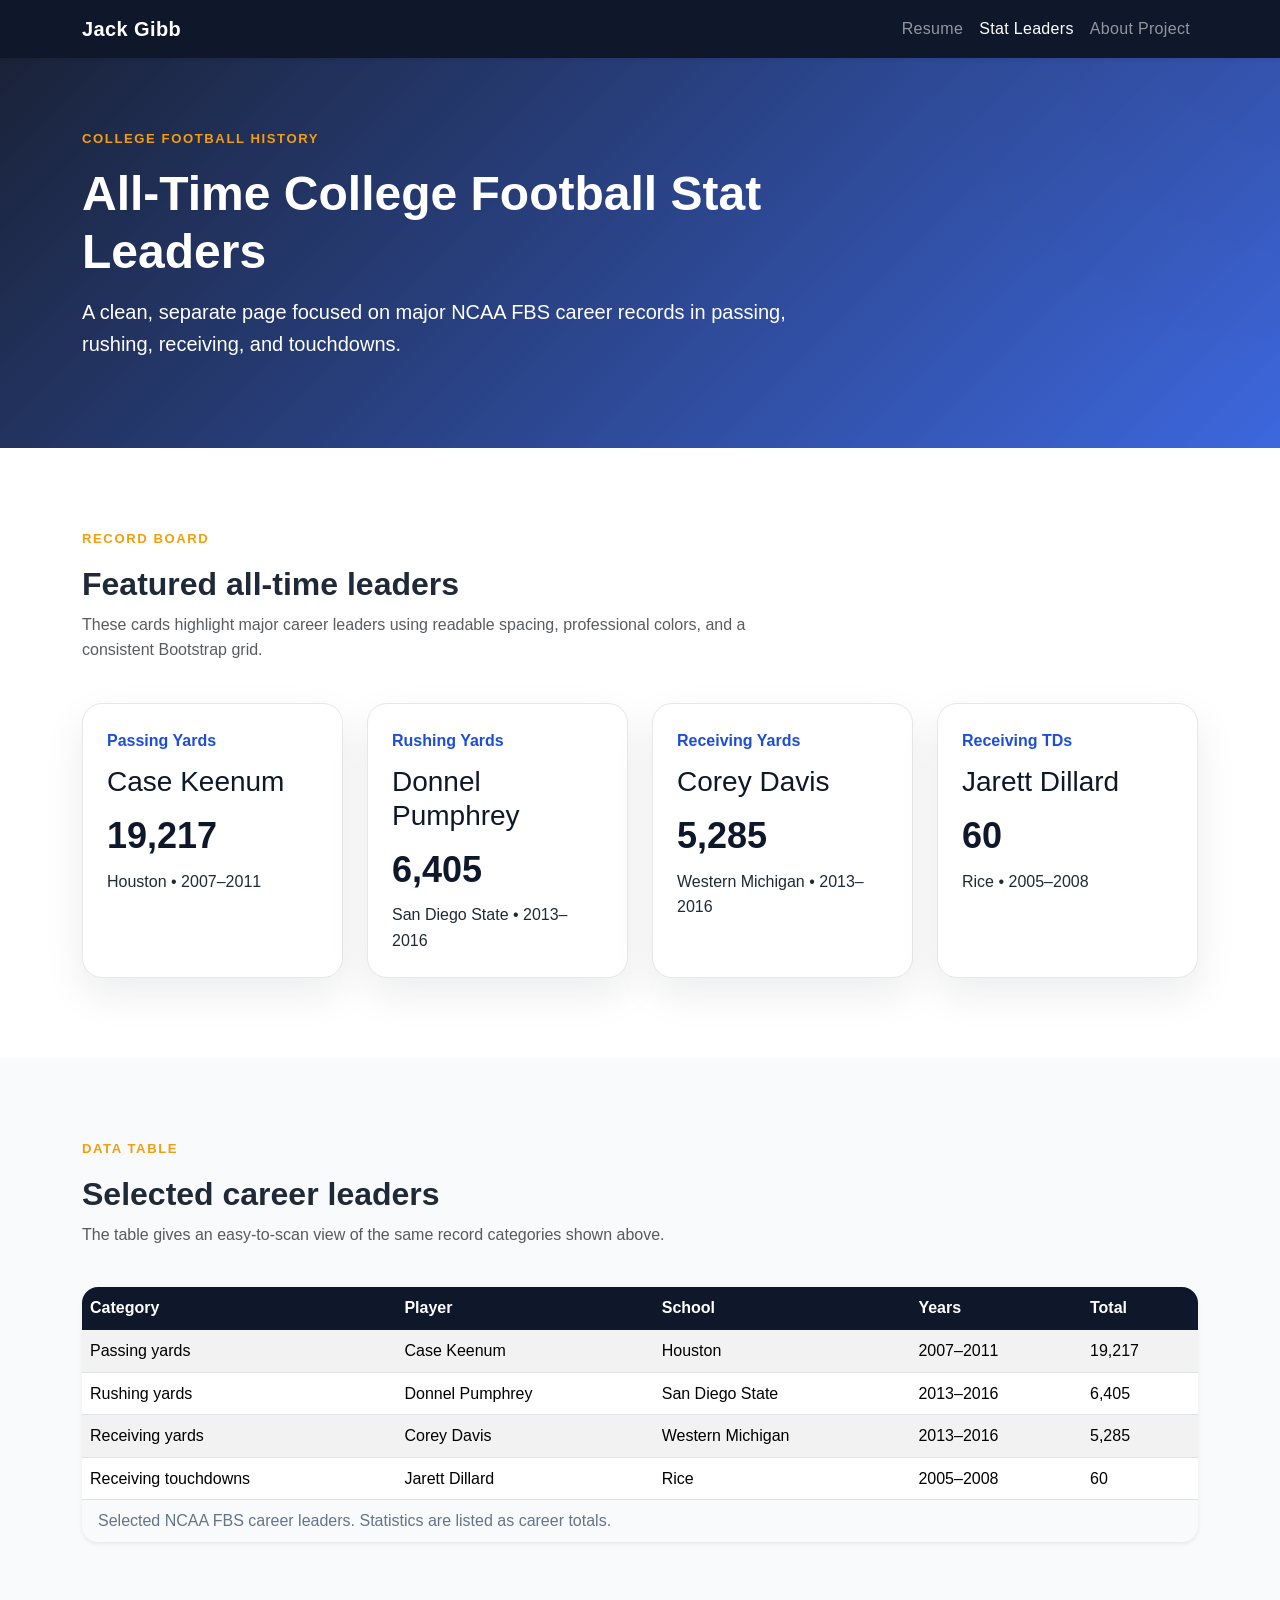
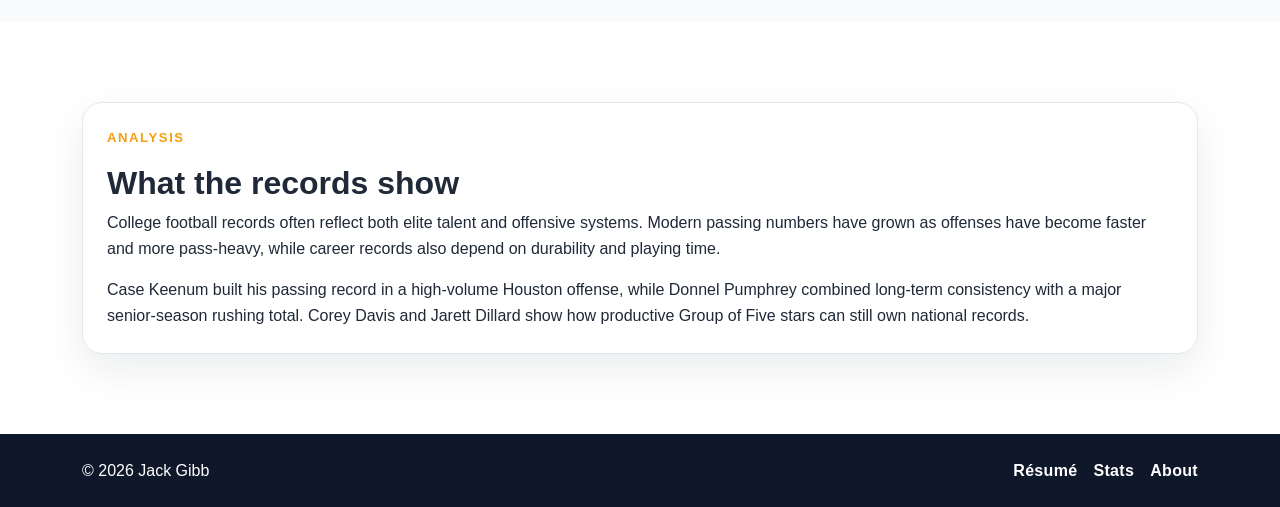
==== stats.html @ 28059b95 "Add files via upload" ====
<!doctype html>
<html lang="en">
<head>
  <meta charset="utf-8">
  <meta name="viewport" content="width=device-width, initial-scale=1">
  <meta name="description" content="A professional Bootstrap page about college football all-time stat leaders.">
  <title>College Football Stat Leaders | Jack Gibb</title>
  <link href="https://cdn.jsdelivr.net/npm/bootstrap@5.3.3/dist/css/bootstrap.min.css" rel="stylesheet">
  <link rel="stylesheet" href="styles.css">
</head>
<body>
  <nav class="navbar navbar-expand-lg navbar-dark fixed-top shadow-sm" aria-label="Main navigation">
    <div class="container">
      <a class="navbar-brand fw-bold" href="index.html">Jack Gibb</a>
      <button class="navbar-toggler" type="button" data-bs-toggle="collapse" data-bs-target="#navbarNav" aria-controls="navbarNav" aria-expanded="false" aria-label="Toggle navigation">
        <span class="navbar-toggler-icon"></span>
      </button>
      <div class="collapse navbar-collapse" id="navbarNav">
        <ul class="navbar-nav ms-auto">
          <li class="nav-item"><a class="nav-link" href="index.html">Resume</a></li>
          <li class="nav-item"><a class="nav-link active" aria-current="page" href="stats.html">Stat Leaders</a></li>
          <li class="nav-item"><a class="nav-link" href="about.html">About Project</a></li>
        </ul>
      </div>
    </div>
  </nav>

  <header class="page-header text-white">
    <div class="container py-5">
      <div class="row align-items-center">
        <div class="col-lg-8">
          <p class="eyebrow mb-3">College football history</p>
          <h1 class="display-5 fw-bold mb-3">All-Time College Football Stat Leaders</h1>
          <p class="lead mb-0">A clean, separate page focused on major NCAA FBS career records in passing, rushing, receiving, and touchdowns.</p>
        </div>
      </div>
    </div>
  </header>

  <main>
    <section class="section-padding" aria-labelledby="leaders-heading">
      <div class="container">
        <div class="row mb-4">
          <div class="col-lg-8">
            <p class="section-label">Record board</p>
            <h2 id="leaders-heading" class="fw-bold">Featured all-time leaders</h2>
            <p class="text-muted">These cards highlight major career leaders using readable spacing, professional colors, and a consistent Bootstrap grid.</p>
          </div>
        </div>

        <div class="row g-4">
          <div class="col-md-6 col-xl-3">
            <div class="record-card h-100">
              <div class="record-category">Passing Yards</div>
              <h3>Case Keenum</h3>
              <p class="record-number">19,217</p>
              <p class="mb-0">Houston • 2007–2011</p>
            </div>
          </div>
          <div class="col-md-6 col-xl-3">
            <div class="record-card h-100">
              <div class="record-category">Rushing Yards</div>
              <h3>Donnel Pumphrey</h3>
              <p class="record-number">6,405</p>
              <p class="mb-0">San Diego State • 2013–2016</p>
            </div>
          </div>
          <div class="col-md-6 col-xl-3">
            <div class="record-card h-100">
              <div class="record-category">Receiving Yards</div>
              <h3>Corey Davis</h3>
              <p class="record-number">5,285</p>
              <p class="mb-0">Western Michigan • 2013–2016</p>
            </div>
          </div>
          <div class="col-md-6 col-xl-3">
            <div class="record-card h-100">
              <div class="record-category">Receiving TDs</div>
              <h3>Jarett Dillard</h3>
              <p class="record-number">60</p>
              <p class="mb-0">Rice • 2005–2008</p>
            </div>
          </div>
        </div>
      </div>
    </section>

    <section class="section-padding bg-light" aria-labelledby="table-heading">
      <div class="container">
        <div class="row mb-4">
          <div class="col-lg-8">
            <p class="section-label">Data table</p>
            <h2 id="table-heading" class="fw-bold">Selected career leaders</h2>
            <p class="text-muted">The table gives an easy-to-scan view of the same record categories shown above.</p>
          </div>
        </div>

        <div class="table-responsive shadow-sm rounded-4">
          <table class="table table-striped table-hover align-middle mb-0">
            <caption class="px-3">Selected NCAA FBS career leaders. Statistics are listed as career totals.</caption>
            <thead>
              <tr>
                <th scope="col">Category</th>
                <th scope="col">Player</th>
                <th scope="col">School</th>
                <th scope="col">Years</th>
                <th scope="col">Total</th>
              </tr>
            </thead>
            <tbody>
              <tr>
                <td>Passing yards</td>
                <td>Case Keenum</td>
                <td>Houston</td>
                <td>2007–2011</td>
                <td>19,217</td>
              </tr>
              <tr>
                <td>Rushing yards</td>
                <td>Donnel Pumphrey</td>
                <td>San Diego State</td>
                <td>2013–2016</td>
                <td>6,405</td>
              </tr>
              <tr>
                <td>Receiving yards</td>
                <td>Corey Davis</td>
                <td>Western Michigan</td>
                <td>2013–2016</td>
                <td>5,285</td>
              </tr>
              <tr>
                <td>Receiving touchdowns</td>
                <td>Jarett Dillard</td>
                <td>Rice</td>
                <td>2005–2008</td>
                <td>60</td>
              </tr>
            </tbody>
          </table>
        </div>
      </div>
    </section>

    <section class="section-padding" aria-labelledby="analysis-heading">
      <div class="container">
        <div class="content-panel">
          <p class="section-label">Analysis</p>
          <h2 id="analysis-heading" class="fw-bold">What the records show</h2>
          <p>College football records often reflect both elite talent and offensive systems. Modern passing numbers have grown as offenses have become faster and more pass-heavy, while career records also depend on durability and playing time.</p>
          <p class="mb-0">Case Keenum built his passing record in a high-volume Houston offense, while Donnel Pumphrey combined long-term consistency with a major senior-season rushing total. Corey Davis and Jarett Dillard show how productive Group of Five stars can still own national records.</p>
        </div>
      </div>
    </section>
  </main>

  <footer class="site-footer text-white py-4">
    <div class="container d-flex flex-column flex-md-row justify-content-between align-items-center gap-3">
      <p class="mb-0">© 2026 Jack Gibb</p>
      <div class="footer-links">
        <a class="footer-link" href="index.html">Résumé</a>
        <a class="footer-link" href="stats.html">Stats</a>
        <a class="footer-link" href="about.html">About</a>
      </div>
    </div>
  </footer>

  <script src="https://cdn.jsdelivr.net/npm/bootstrap@5.3.3/dist/js/bootstrap.bundle.min.js"></script>
</body>
</html>
---- styles.css ----
:root {
  --navy: #0f172a;
  --blue: #1d4ed8;
  --light-blue: #e0ecff;
  --gold: #f59e0b;
  --text: #1f2937;
  --muted: #64748b;
  --panel: #ffffff;
  --border: #e5e7eb;
}

html {
  scroll-behavior: smooth;
}

body {
  font-family: Arial, Helvetica, sans-serif;
  color: var(--text);
  background: #ffffff;
  line-height: 1.6;
}

.navbar,
.site-footer {
  background: var(--navy);
}

.navbar-brand,
.nav-link,
.footer-link {
  letter-spacing: 0.02em;
}

.nav-link:hover,
.footer-link:hover {
  color: var(--gold) !important;
}

.footer-link {
  color: #ffffff;
  text-decoration: none;
  font-weight: 600;
}

.footer-links {
  display: flex;
  gap: 1rem;
  flex-wrap: wrap;
}

.hero-section,
.page-header {
  background:
    linear-gradient(135deg, rgba(15, 23, 42, 0.96), rgba(29, 78, 216, 0.86)),
    radial-gradient(circle at top right, rgba(245, 158, 11, 0.35), transparent 28%);
  padding-top: 5rem;
}

.page-header {
  padding-bottom: 2.5rem;
}

.min-vh-65 {
  min-height: 65vh;
}

.eyebrow,
.section-label {
  color: var(--gold);
  font-weight: 700;
  text-transform: uppercase;
  letter-spacing: 0.12em;
  font-size: 0.82rem;
}

.section-padding {
  padding: 5rem 0;
}

.record-card,
.content-panel,
.resume-card,
.page-card {
  background: var(--panel);
  border: 1px solid var(--border);
  border-radius: 1.25rem;
  padding: 1.5rem;
  box-shadow: 0 16px 40px rgba(15, 23, 42, 0.08);
}

.record-card,
.page-card {
  transition: transform 0.2s ease, box-shadow 0.2s ease, border-color 0.2s ease;
}

.record-card:hover,
.page-card:hover {
  transform: translateY(-4px);
  box-shadow: 0 20px 50px rgba(15, 23, 42, 0.12);
  border-color: #bfdbfe;
}

.page-card {
  display: block;
  color: var(--text);
  text-decoration: none;
}

.page-card h3 {
  color: var(--navy);
  font-size: 1.25rem;
  margin-bottom: 0.75rem;
}

.page-card p {
  color: var(--muted);
  margin-bottom: 0;
}

.page-number {
  display: inline-block;
  color: var(--blue);
  font-weight: 800;
  margin-bottom: 0.75rem;
}

.active-page {
  background: var(--light-blue);
  border-color: #bfdbfe;
}

.record-category {
  color: var(--blue);
  font-weight: 700;
  margin-bottom: 0.75rem;
}

.record-card h3,
.resume-card h3,
.content-panel h3 {
  color: var(--navy);
}

.record-number {
  color: var(--navy);
  font-size: 2.25rem;
  font-weight: 800;
  margin-bottom: 0.25rem;
}

.accent-panel {
  background: var(--light-blue);
  border-color: #bfdbfe;
}

.check-list {
  padding-left: 1.25rem;
  margin-bottom: 0;
}

.check-list li {
  margin-bottom: 0.6rem;
}

.table thead th {
  background: var(--navy);
  color: #ffffff;
  border-color: var(--navy);
}

caption {
  color: var(--muted);
}

.resume-card h3 {
  font-size: 1.25rem;
  border-bottom: 2px solid var(--light-blue);
  padding-bottom: 0.5rem;
  margin-bottom: 1rem;
}

.bg-light {
  background-color: #f8fafc !important;
}

.btn-light {
  color: var(--navy);
  font-weight: 700;
}

.btn-outline-light {
  font-weight: 700;
}

@media (max-width: 767px) {
  .display-4 {
    font-size: 2.5rem;
  }

  .section-padding {
    padding: 3.5rem 0;
  }
}
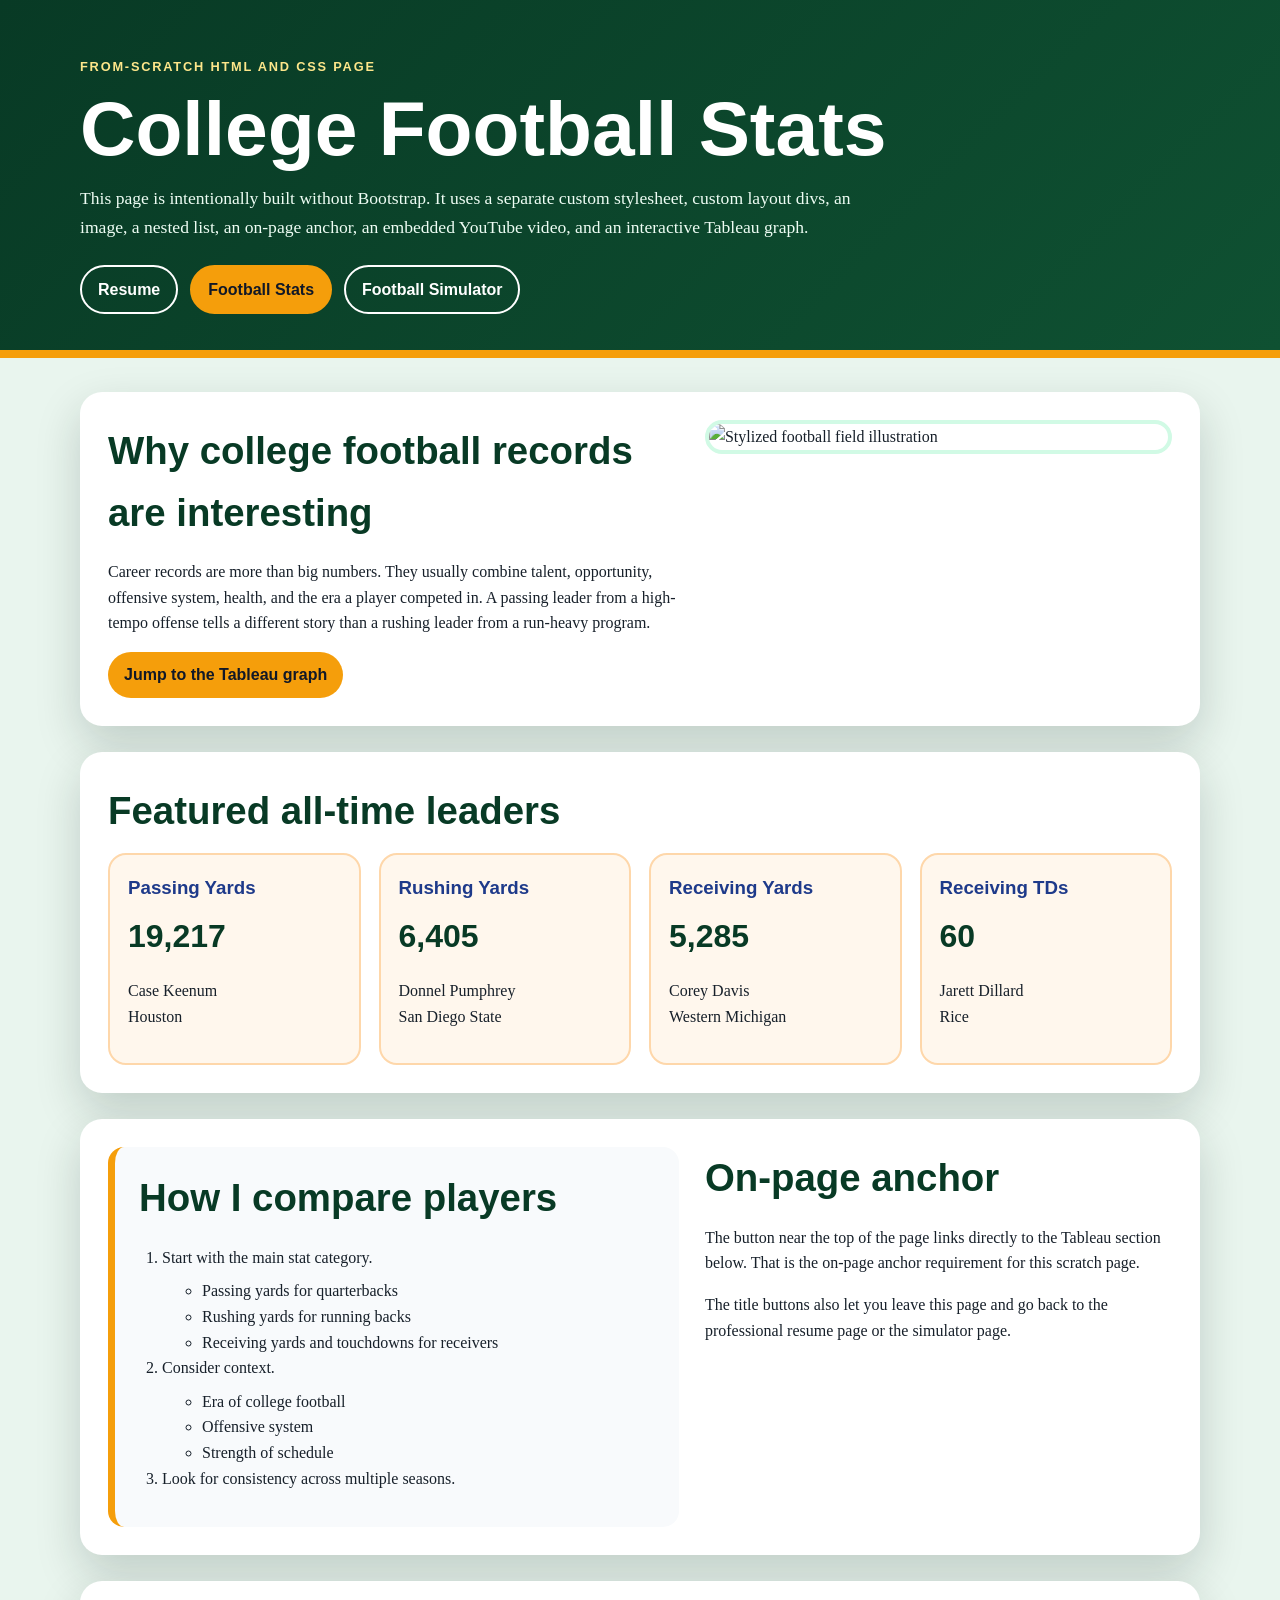
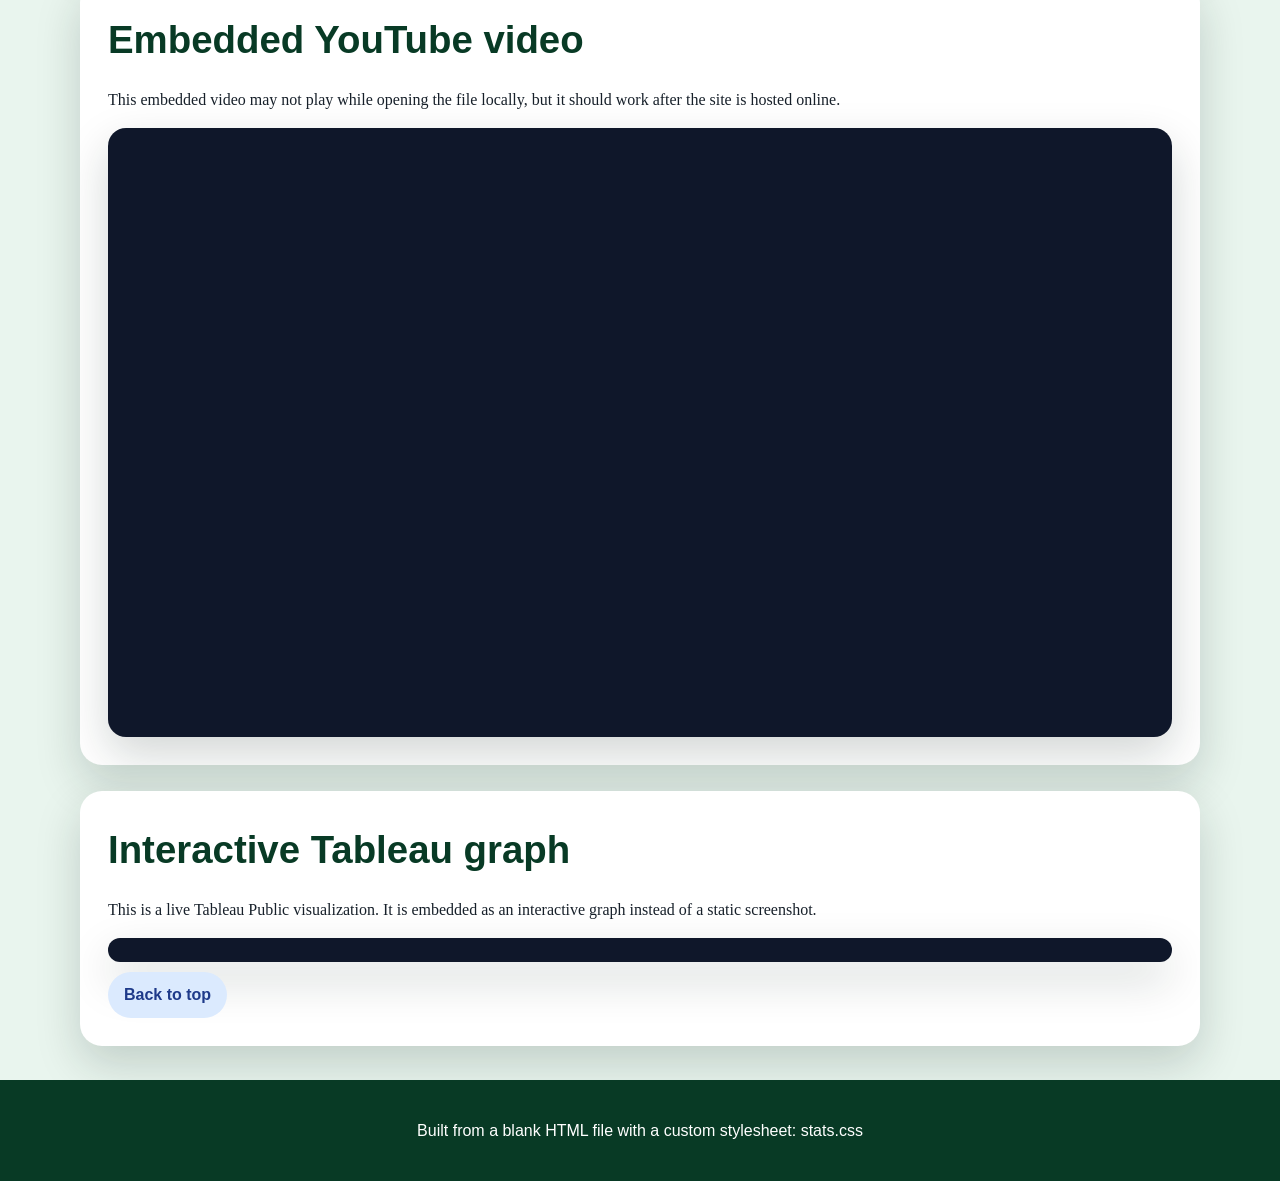
==== commit 64df9315: "Added and updated all files via upload" ====
--- a/stats.html
+++ b/stats.html
@@ -3,168 +3,112 @@
 <head>
   <meta charset="utf-8">
   <meta name="viewport" content="width=device-width, initial-scale=1">
-  <meta name="description" content="A professional Bootstrap page about college football all-time stat leaders.">
-  <title>College Football Stat Leaders | Jack Gibb</title>
-  <link href="https://cdn.jsdelivr.net/npm/bootstrap@5.3.3/dist/css/bootstrap.min.css" rel="stylesheet">
-  <link rel="stylesheet" href="styles.css">
+  <meta name="description" content="A from-scratch college football stats page demonstrating custom HTML, CSS, media, lists, anchors, and Tableau.">
+  <title>Football Stats | From-Scratch Page</title>
+  <link rel="stylesheet" href="stats.css">
 </head>
 <body>
-  <nav class="navbar navbar-expand-lg navbar-dark fixed-top shadow-sm" aria-label="Main navigation">
-    <div class="container">
-      <a class="navbar-brand fw-bold" href="index.html">Jack Gibb</a>
-      <button class="navbar-toggler" type="button" data-bs-toggle="collapse" data-bs-target="#navbarNav" aria-controls="navbarNav" aria-expanded="false" aria-label="Toggle navigation">
-        <span class="navbar-toggler-icon"></span>
-      </button>
-      <div class="collapse navbar-collapse" id="navbarNav">
-        <ul class="navbar-nav ms-auto">
-          <li class="nav-item"><a class="nav-link" href="index.html">Resume</a></li>
-          <li class="nav-item"><a class="nav-link active" aria-current="page" href="stats.html">Stat Leaders</a></li>
-          <li class="nav-item"><a class="nav-link" href="about.html">About Project</a></li>
-        </ul>
+  <header class="scratch-header" id="top">
+    <div class="header-inner">
+      <p class="kicker">From-scratch HTML and CSS page</p>
+      <h1>College Football Stats</h1>
+      <p class="header-summary">This page is intentionally built without Bootstrap. It uses a separate custom stylesheet, custom layout divs, an image, a nested list, an on-page anchor, an embedded YouTube video, and an interactive Tableau graph.</p>
+      <nav class="title-buttons" aria-label="Page navigation buttons">
+        <a href="index.html">Resume</a>
+        <a class="active" href="stats.html">Football Stats</a>
+        <a href="simulator.html">Football Simulator</a>
+      </nav>
+    </div>
+  </header>
+
+  <main class="page-wrap">
+    <div class="content-block block-padding two-column-grid">
+      <div>
+        <h2>Why college football records are interesting</h2>
+        <p>Career records are more than big numbers. They usually combine talent, opportunity, offensive system, health, and the era a player competed in. A passing leader from a high-tempo offense tells a different story than a rushing leader from a run-heavy program.</p>
+        <a class="anchor-button" href="#tableau-viz-section">Jump to the Tableau graph</a>
+      </div>
+      <div>
+        <img class="field-image" src="assets/football-field.svg" alt="Stylized football field illustration">
       </div>
     </div>
-  </nav>
 
-  <header class="page-header text-white">
-    <div class="container py-5">
-      <div class="row align-items-center">
-        <div class="col-lg-8">
-          <p class="eyebrow mb-3">College football history</p>
-          <h1 class="display-5 fw-bold mb-3">All-Time College Football Stat Leaders</h1>
-          <p class="lead mb-0">A clean, separate page focused on major NCAA FBS career records in passing, rushing, receiving, and touchdowns.</p>
+    <div class="content-block block-padding" id="record-board">
+      <h2>Featured all-time leaders</h2>
+      <div class="leader-grid">
+        <div class="leader-card">
+          <h3>Passing Yards</h3>
+          <p class="big-number">19,217</p>
+          <p>Case Keenum<br>Houston</p>
+        </div>
+        <div class="leader-card">
+          <h3>Rushing Yards</h3>
+          <p class="big-number">6,405</p>
+          <p>Donnel Pumphrey<br>San Diego State</p>
+        </div>
+        <div class="leader-card">
+          <h3>Receiving Yards</h3>
+          <p class="big-number">5,285</p>
+          <p>Corey Davis<br>Western Michigan</p>
+        </div>
+        <div class="leader-card">
+          <h3>Receiving TDs</h3>
+          <p class="big-number">60</p>
+          <p>Jarett Dillard<br>Rice</p>
         </div>
       </div>
     </div>
-  </header>
 
-  <main>
-    <section class="section-padding" aria-labelledby="leaders-heading">
-      <div class="container">
-        <div class="row mb-4">
-          <div class="col-lg-8">
-            <p class="section-label">Record board</p>
-            <h2 id="leaders-heading" class="fw-bold">Featured all-time leaders</h2>
-            <p class="text-muted">These cards highlight major career leaders using readable spacing, professional colors, and a consistent Bootstrap grid.</p>
-          </div>
-        </div>
+    <div class="content-block block-padding two-column-grid">
+      <div class="nested-list-box">
+        <h2>How I compare players</h2>
+        <ol>
+          <li>Start with the main stat category.
+            <ul>
+              <li>Passing yards for quarterbacks</li>
+              <li>Rushing yards for running backs</li>
+              <li>Receiving yards and touchdowns for receivers</li>
+            </ul>
+          </li>
+          <li>Consider context.
+            <ul>
+              <li>Era of college football</li>
+              <li>Offensive system</li>
+              <li>Strength of schedule</li>
+            </ul>
+          </li>
+          <li>Look for consistency across multiple seasons.</li>
+        </ol>
+      </div>
+      <div>
+        <h2>On-page anchor</h2>
+        <p>The button near the top of the page links directly to the Tableau section below. That is the on-page anchor requirement for this scratch page.</p>
+        <p>The title buttons also let you leave this page and go back to the professional resume page or the simulator page.</p>
+      </div>
+    </div>
 
-        <div class="row g-4">
-          <div class="col-md-6 col-xl-3">
-            <div class="record-card h-100">
-              <div class="record-category">Passing Yards</div>
-              <h3>Case Keenum</h3>
-              <p class="record-number">19,217</p>
-              <p class="mb-0">Houston • 2007–2011</p>
-            </div>
-          </div>
-          <div class="col-md-6 col-xl-3">
-            <div class="record-card h-100">
-              <div class="record-category">Rushing Yards</div>
-              <h3>Donnel Pumphrey</h3>
-              <p class="record-number">6,405</p>
-              <p class="mb-0">San Diego State • 2013–2016</p>
-            </div>
-          </div>
-          <div class="col-md-6 col-xl-3">
-            <div class="record-card h-100">
-              <div class="record-category">Receiving Yards</div>
-              <h3>Corey Davis</h3>
-              <p class="record-number">5,285</p>
-              <p class="mb-0">Western Michigan • 2013–2016</p>
-            </div>
-          </div>
-          <div class="col-md-6 col-xl-3">
-            <div class="record-card h-100">
-              <div class="record-category">Receiving TDs</div>
-              <h3>Jarett Dillard</h3>
-              <p class="record-number">60</p>
-              <p class="mb-0">Rice • 2005–2008</p>
-            </div>
-          </div>
-        </div>
+    <div class="content-block block-padding" id="video-section">
+      <h2>Embedded YouTube video</h2>
+      <p>This embedded video may not play while opening the file locally, but it should work after the site is hosted online.</p>
+      <div class="video-frame">
+        <iframe src="https://www.youtube.com/embed/m5FCw0K7kaY" title="College football highlights video" allow="accelerometer; autoplay; clipboard-write; encrypted-media; gyroscope; picture-in-picture; web-share" allowfullscreen></iframe>
       </div>
-    </section>
+    </div>
 
-    <section class="section-padding bg-light" aria-labelledby="table-heading">
-      <div class="container">
-        <div class="row mb-4">
-          <div class="col-lg-8">
-            <p class="section-label">Data table</p>
-            <h2 id="table-heading" class="fw-bold">Selected career leaders</h2>
-            <p class="text-muted">The table gives an easy-to-scan view of the same record categories shown above.</p>
-          </div>
-        </div>
-
-        <div class="table-responsive shadow-sm rounded-4">
-          <table class="table table-striped table-hover align-middle mb-0">
-            <caption class="px-3">Selected NCAA FBS career leaders. Statistics are listed as career totals.</caption>
-            <thead>
-              <tr>
-                <th scope="col">Category</th>
-                <th scope="col">Player</th>
-                <th scope="col">School</th>
-                <th scope="col">Years</th>
-                <th scope="col">Total</th>
-              </tr>
-            </thead>
-            <tbody>
-              <tr>
-                <td>Passing yards</td>
-                <td>Case Keenum</td>
-                <td>Houston</td>
-                <td>2007–2011</td>
-                <td>19,217</td>
-              </tr>
-              <tr>
-                <td>Rushing yards</td>
-                <td>Donnel Pumphrey</td>
-                <td>San Diego State</td>
-                <td>2013–2016</td>
-                <td>6,405</td>
-              </tr>
-              <tr>
-                <td>Receiving yards</td>
-                <td>Corey Davis</td>
-                <td>Western Michigan</td>
-                <td>2013–2016</td>
-                <td>5,285</td>
-              </tr>
-              <tr>
-                <td>Receiving touchdowns</td>
-                <td>Jarett Dillard</td>
-                <td>Rice</td>
-                <td>2005–2008</td>
-                <td>60</td>
-              </tr>
-            </tbody>
-          </table>
-        </div>
+    <div class="content-block block-padding" id="tableau-viz-section">
+      <h2>Interactive Tableau graph</h2>
+      <p>This is a live Tableau Public visualization. It is embedded as an interactive graph instead of a static screenshot.</p>
+      <div class="tableau-frame">
+        <tableau-viz id="tableauViz" src="https://public.tableau.com/views/TheRoundRobin-CollegeFootballVisualization/TheRoundRobinCollegeFootballTeamDashboard" toolbar="bottom" hide-tabs></tableau-viz>
       </div>
-    </section>
-
-    <section class="section-padding" aria-labelledby="analysis-heading">
-      <div class="container">
-        <div class="content-panel">
-          <p class="section-label">Analysis</p>
-          <h2 id="analysis-heading" class="fw-bold">What the records show</h2>
-          <p>College football records often reflect both elite talent and offensive systems. Modern passing numbers have grown as offenses have become faster and more pass-heavy, while career records also depend on durability and playing time.</p>
-          <p class="mb-0">Case Keenum built his passing record in a high-volume Houston offense, while Donnel Pumphrey combined long-term consistency with a major senior-season rushing total. Corey Davis and Jarett Dillard show how productive Group of Five stars can still own national records.</p>
-        </div>
-      </div>
-    </section>
+      <a class="source-link" href="#top">Back to top</a>
+    </div>
   </main>
 
-  <footer class="site-footer text-white py-4">
-    <div class="container d-flex flex-column flex-md-row justify-content-between align-items-center gap-3">
-      <p class="mb-0">© 2026 Jack Gibb</p>
-      <div class="footer-links">
-        <a class="footer-link" href="index.html">Résumé</a>
-        <a class="footer-link" href="stats.html">Stats</a>
-        <a class="footer-link" href="about.html">About</a>
-      </div>
-    </div>
+  <footer class="scratch-footer">
+    <p>Built from a blank HTML file with a custom stylesheet: stats.css</p>
   </footer>
 
-  <script src="https://cdn.jsdelivr.net/npm/bootstrap@5.3.3/dist/js/bootstrap.bundle.min.js"></script>
+  <script type="module" src="https://public.tableau.com/javascripts/api/tableau.embedding.3.latest.min.js"></script>
 </body>
 </html>
--- a/stats.css
+++ b/stats.css
@@ -0,0 +1,232 @@
+:root {
+  --field-green: #0f5132;
+  --dark-green: #083a25;
+  --cream: #fff7ed;
+  --white: #ffffff;
+  --ink: #17202a;
+  --muted: #5b6776;
+  --orange: #f59e0b;
+  --blue: #1e3a8a;
+  --card-shadow: 0 18px 45px rgba(9, 34, 28, 0.18);
+}
+
+* {
+  box-sizing: border-box;
+}
+
+html {
+  scroll-behavior: smooth;
+}
+
+body {
+  margin: 0;
+  background: #e9f5ee;
+  color: var(--ink);
+  font-family: Georgia, "Times New Roman", serif;
+  line-height: 1.6;
+}
+
+img,
+iframe,
+tableau-viz {
+  max-width: 100%;
+}
+
+.scratch-header {
+  background: linear-gradient(135deg, var(--dark-green), var(--field-green));
+  color: var(--white);
+  padding: 44px 22px 36px;
+  border-bottom: 8px solid var(--orange);
+}
+
+.header-inner {
+  width: min(1120px, 100%);
+  margin: 0 auto;
+}
+
+.kicker {
+  color: #fde68a;
+  font-family: Arial, Helvetica, sans-serif;
+  font-size: 0.8rem;
+  font-weight: 800;
+  letter-spacing: 0.14em;
+  text-transform: uppercase;
+}
+
+.scratch-header h1 {
+  margin: 12px 0;
+  font-family: Arial, Helvetica, sans-serif;
+  font-size: clamp(2.2rem, 6vw, 4.8rem);
+  line-height: 1;
+}
+
+.header-summary {
+  max-width: 780px;
+  color: #eefdf4;
+  font-size: 1.1rem;
+}
+
+.title-buttons {
+  display: flex;
+  flex-wrap: wrap;
+  gap: 12px;
+  margin-top: 24px;
+}
+
+.title-buttons a,
+.anchor-button,
+.source-link {
+  display: inline-block;
+  border-radius: 999px;
+  padding: 10px 16px;
+  font-family: Arial, Helvetica, sans-serif;
+  font-weight: 800;
+  text-decoration: none;
+}
+
+.title-buttons a {
+  border: 2px solid #ffffff;
+  color: #ffffff;
+}
+
+.title-buttons a.active,
+.title-buttons a:hover,
+.anchor-button,
+.source-link:hover {
+  background: var(--orange);
+  border-color: var(--orange);
+  color: #111827;
+}
+
+.page-wrap {
+  width: min(1120px, calc(100% - 36px));
+  margin: 34px auto;
+}
+
+.content-block {
+  background: var(--white);
+  border-radius: 22px;
+  box-shadow: var(--card-shadow);
+  margin-bottom: 26px;
+  overflow: hidden;
+}
+
+.block-padding {
+  padding: 28px;
+}
+
+.two-column-grid {
+  display: grid;
+  grid-template-columns: 1.1fr 0.9fr;
+  gap: 26px;
+  align-items: stretch;
+}
+
+.leader-grid {
+  display: grid;
+  grid-template-columns: repeat(4, minmax(0, 1fr));
+  gap: 18px;
+}
+
+.leader-card {
+  background: var(--cream);
+  border: 2px solid #fed7aa;
+  border-radius: 18px;
+  padding: 18px;
+}
+
+.leader-card h3 {
+  color: var(--blue);
+  font-family: Arial, Helvetica, sans-serif;
+  margin: 0 0 6px;
+}
+
+.big-number {
+  color: var(--dark-green);
+  font-family: Arial, Helvetica, sans-serif;
+  font-size: 2rem;
+  font-weight: 900;
+  margin: 8px 0 4px;
+}
+
+.field-image {
+  width: 100%;
+  border-radius: 18px;
+  display: block;
+  border: 4px solid #d1fae5;
+}
+
+h2 {
+  color: var(--dark-green);
+  font-family: Arial, Helvetica, sans-serif;
+  font-size: clamp(1.7rem, 3vw, 2.5rem);
+  margin: 0 0 12px;
+}
+
+h3 {
+  font-family: Arial, Helvetica, sans-serif;
+}
+
+.nested-list-box {
+  background: #f8fafc;
+  border-left: 7px solid var(--orange);
+  border-radius: 16px;
+  padding: 20px 24px;
+}
+
+.nested-list-box ol {
+  padding-left: 23px;
+}
+
+.nested-list-box ul {
+  margin-top: 8px;
+}
+
+.video-frame,
+.tableau-frame {
+  background: #0f172a;
+  border-radius: 18px;
+  box-shadow: var(--card-shadow);
+  overflow: hidden;
+  padding: 12px;
+}
+
+.video-frame iframe {
+  display: block;
+  width: 100%;
+  aspect-ratio: 16 / 9;
+  border: 0;
+  border-radius: 12px;
+}
+
+.tableau-frame tableau-viz {
+  width: 100%;
+  min-height: 720px;
+  border-radius: 12px;
+  background: #ffffff;
+}
+
+.source-link {
+  background: #dbeafe;
+  color: var(--blue);
+  margin-top: 10px;
+}
+
+.scratch-footer {
+  background: var(--dark-green);
+  color: var(--white);
+  padding: 22px;
+  text-align: center;
+  font-family: Arial, Helvetica, sans-serif;
+}
+
+@media (max-width: 900px) {
+  .two-column-grid,
+  .leader-grid {
+    grid-template-columns: 1fr;
+  }
+
+  .scratch-header {
+    padding-top: 30px;
+  }
+}
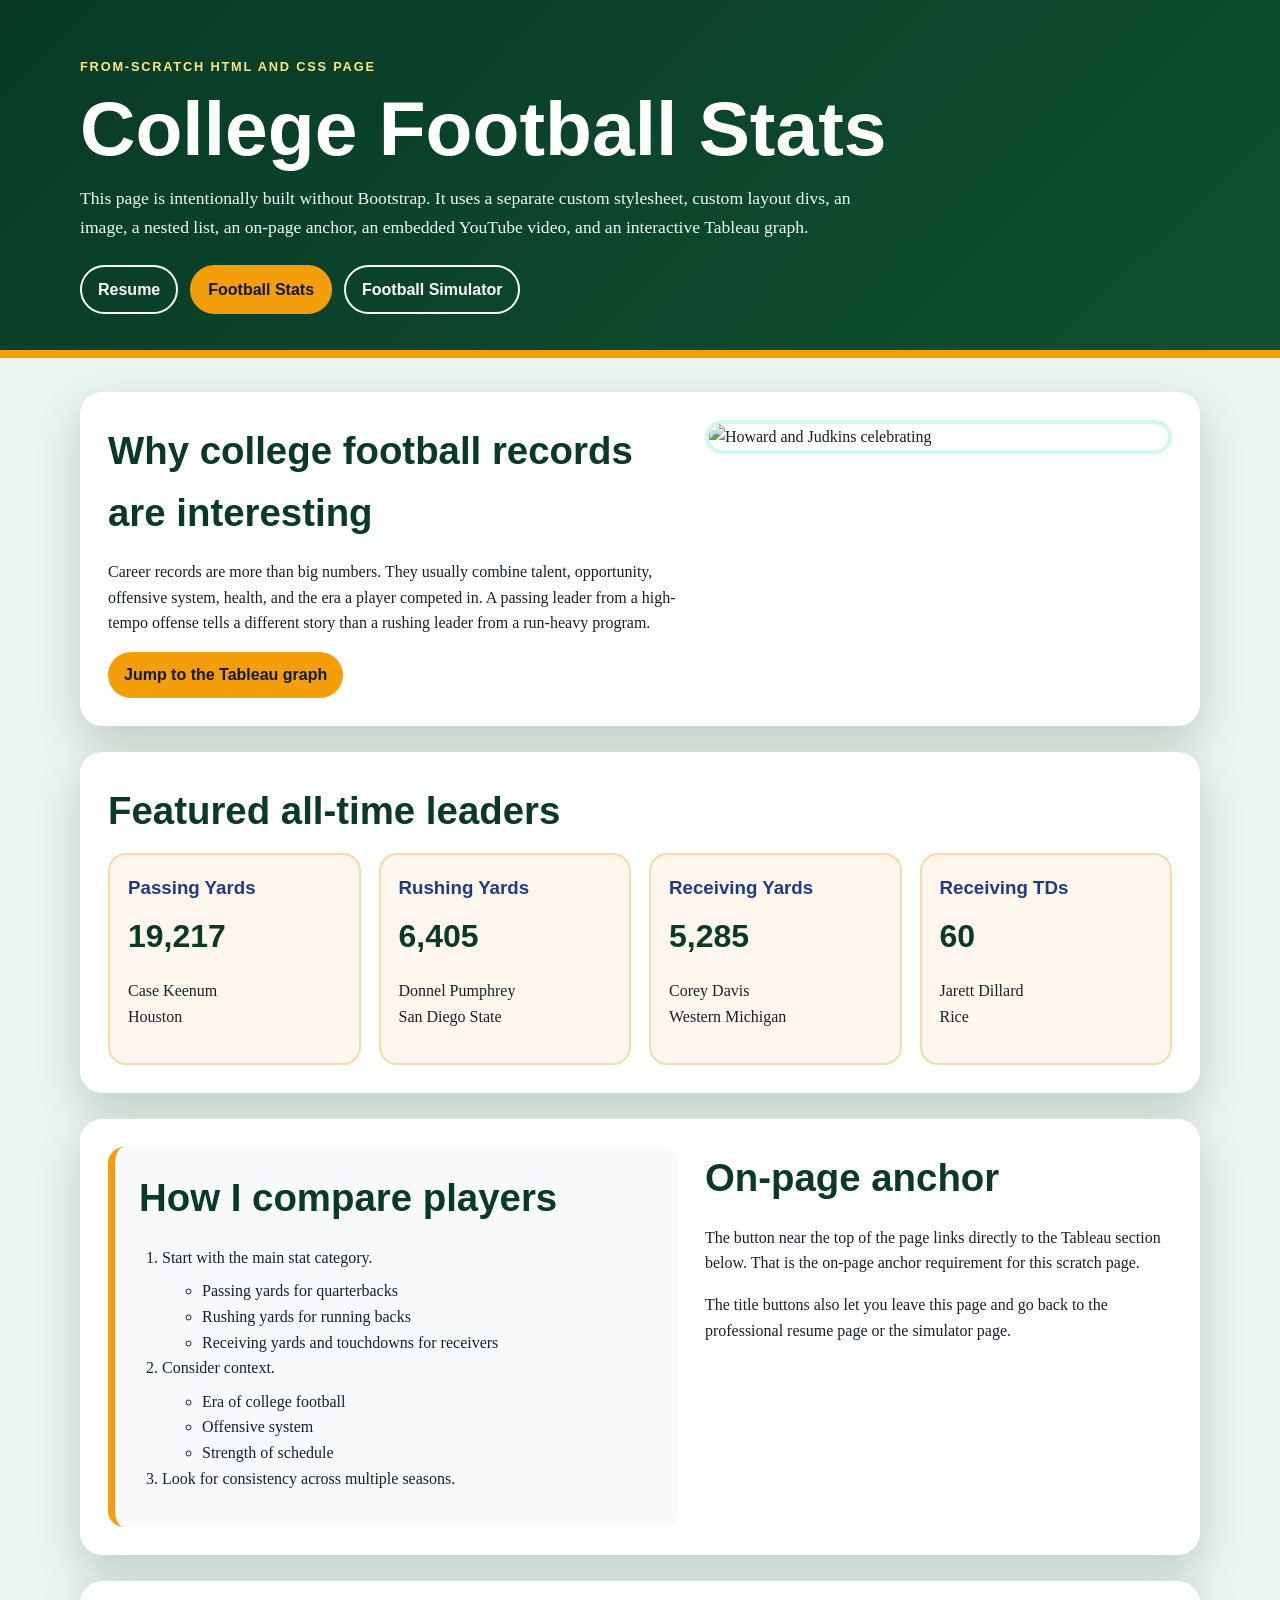
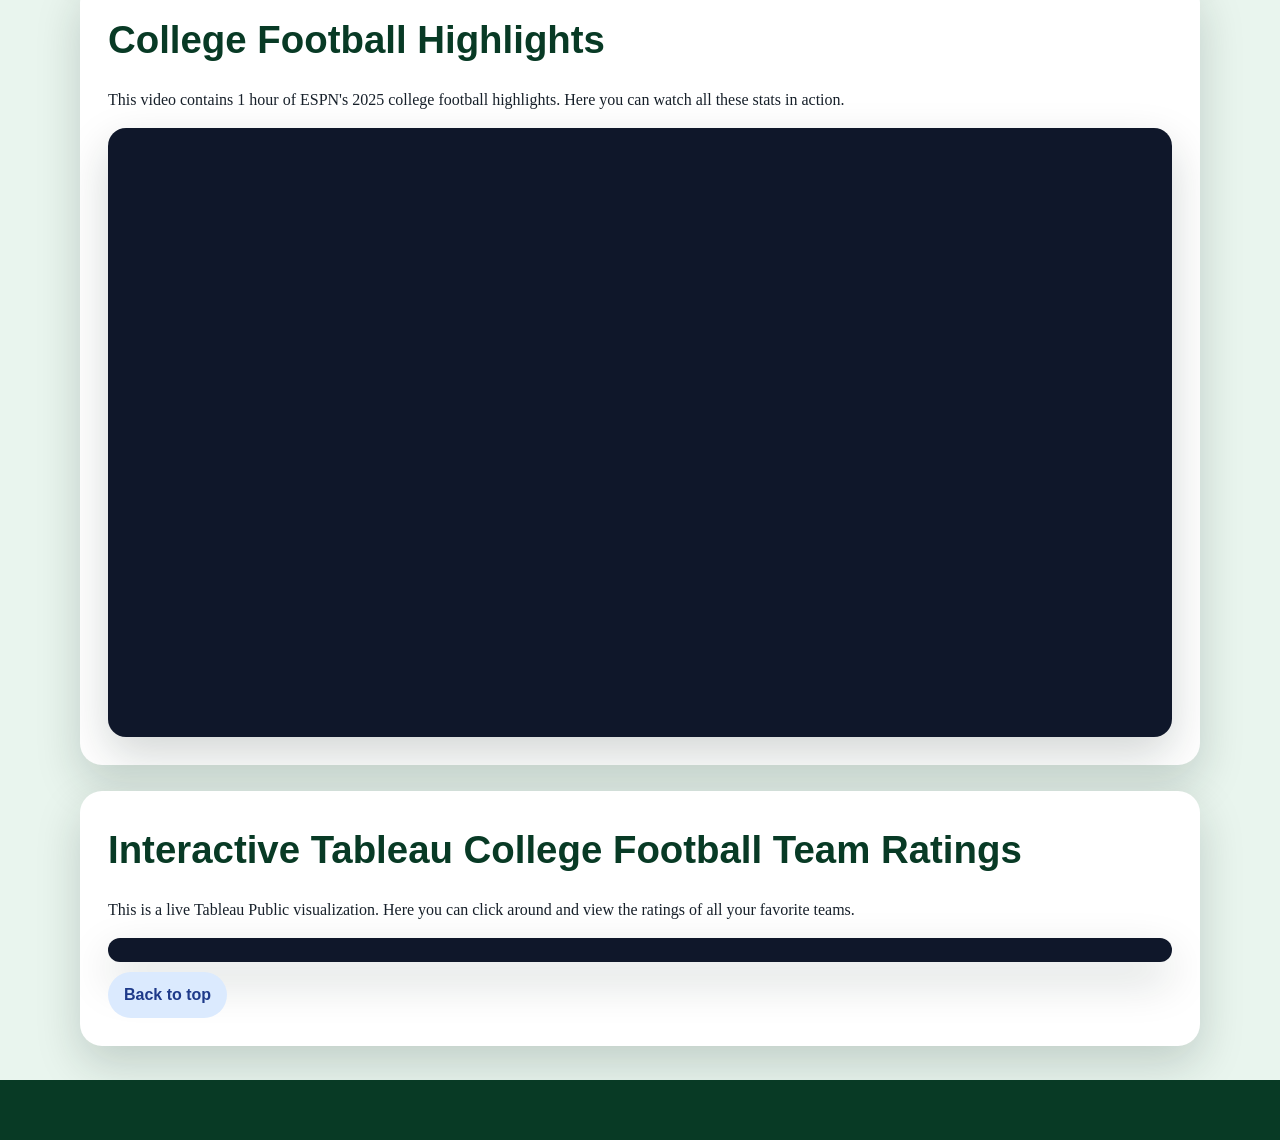
==== commit 968f14b2: "Update images and video content in stats.html" ====
--- a/stats.html
+++ b/stats.html
@@ -29,7 +29,7 @@
         <a class="anchor-button" href="#tableau-viz-section">Jump to the Tableau graph</a>
       </div>
       <div>
-        <img class="field-image" src="assets/football-field.svg" alt="Stylized football field illustration">
+        <img class="field-image" src="OSUcfbpic1.png" alt="Howard and Judkins celebrating">
       </div>
     </div>
 
@@ -88,16 +88,16 @@
     </div>
 
     <div class="content-block block-padding" id="video-section">
-      <h2>Embedded YouTube video</h2>
-      <p>This embedded video may not play while opening the file locally, but it should work after the site is hosted online.</p>
+      <h2>College Football Highlights</h2>
+      <p>This video contains 1 hour of ESPN's 2025 college football highlights. Here you can watch all these stats in action.</p>
       <div class="video-frame">
         <iframe src="https://www.youtube.com/embed/m5FCw0K7kaY" title="College football highlights video" allow="accelerometer; autoplay; clipboard-write; encrypted-media; gyroscope; picture-in-picture; web-share" allowfullscreen></iframe>
       </div>
     </div>
 
     <div class="content-block block-padding" id="tableau-viz-section">
-      <h2>Interactive Tableau graph</h2>
-      <p>This is a live Tableau Public visualization. It is embedded as an interactive graph instead of a static screenshot.</p>
+      <h2>Interactive Tableau College Football Team Ratings</h2>
+      <p>This is a live Tableau Public visualization. Here you can click around and view the ratings of all your favorite teams.</p>
       <div class="tableau-frame">
         <tableau-viz id="tableauViz" src="https://public.tableau.com/views/TheRoundRobin-CollegeFootballVisualization/TheRoundRobinCollegeFootballTeamDashboard" toolbar="bottom" hide-tabs></tableau-viz>
       </div>
@@ -106,7 +106,7 @@
   </main>
 
   <footer class="scratch-footer">
-    <p>Built from a blank HTML file with a custom stylesheet: stats.css</p>
+    <p></p>
   </footer>
 
   <script type="module" src="https://public.tableau.com/javascripts/api/tableau.embedding.3.latest.min.js"></script>
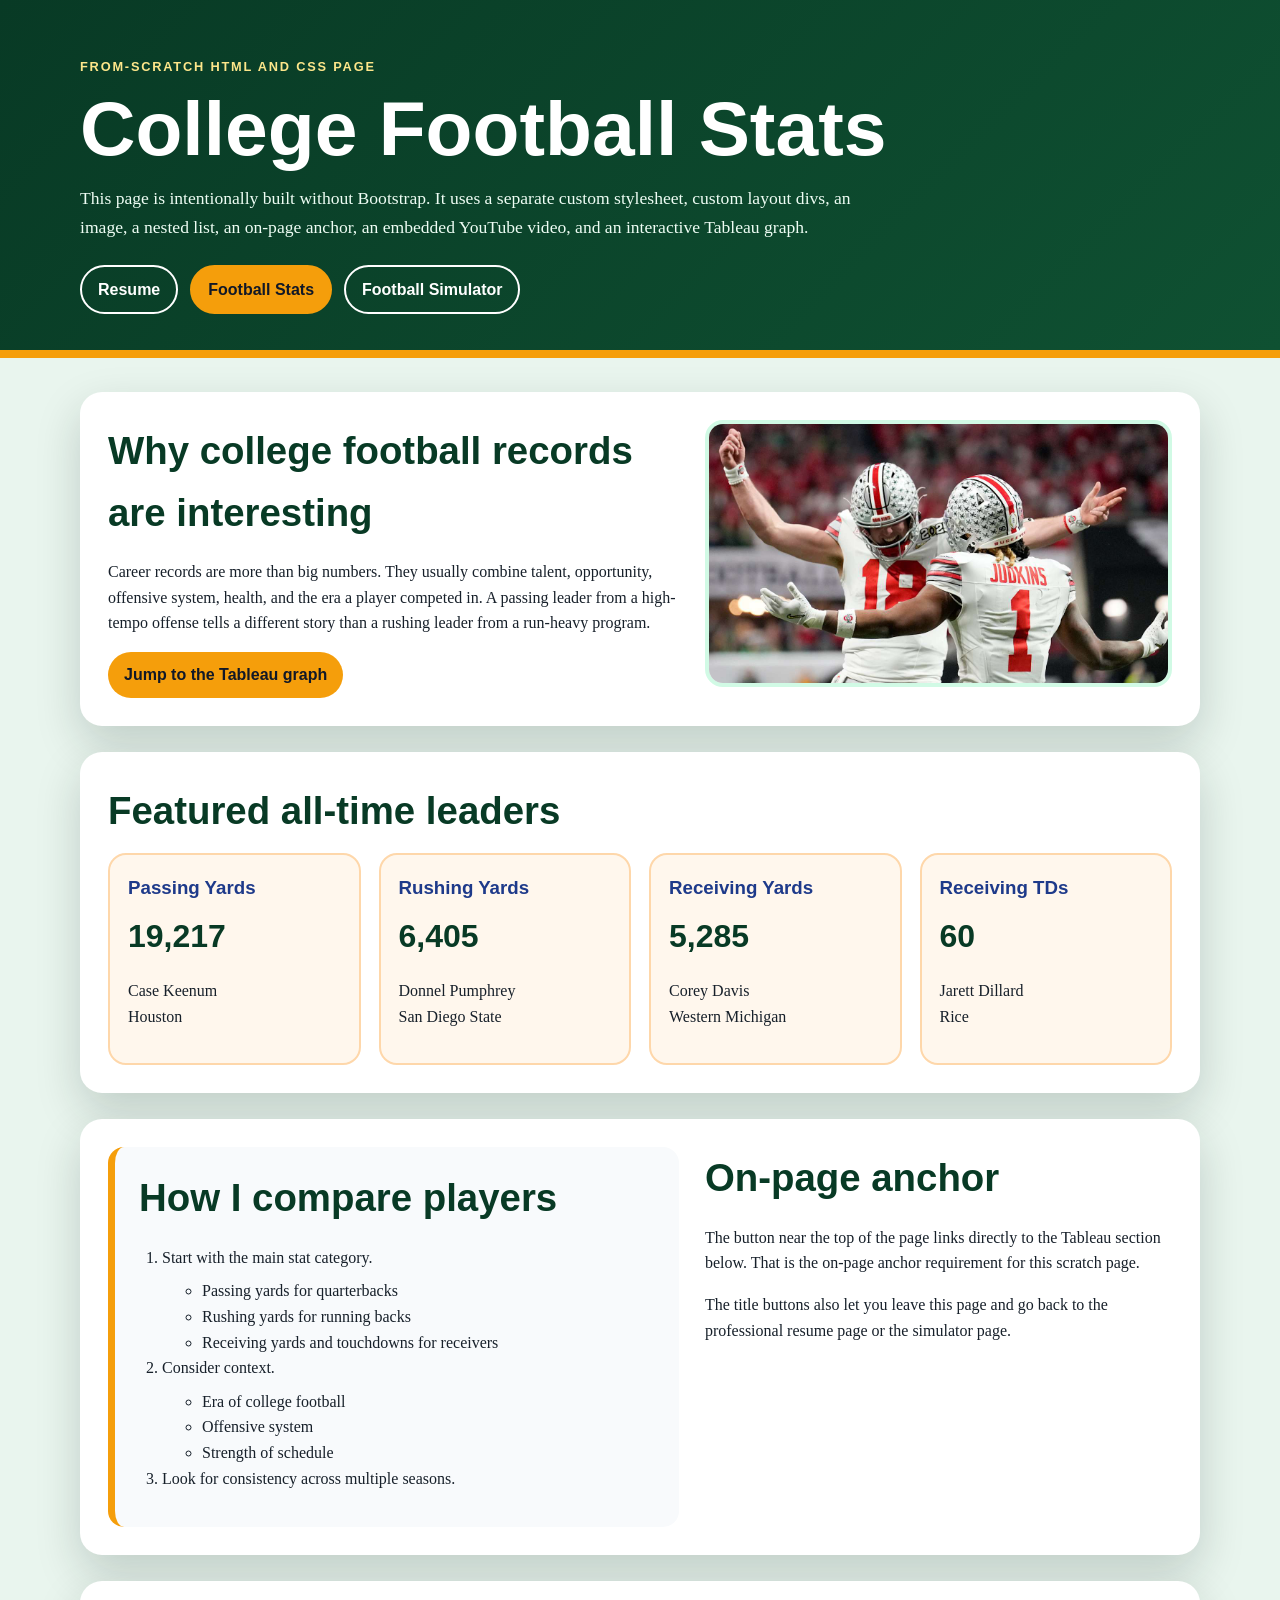
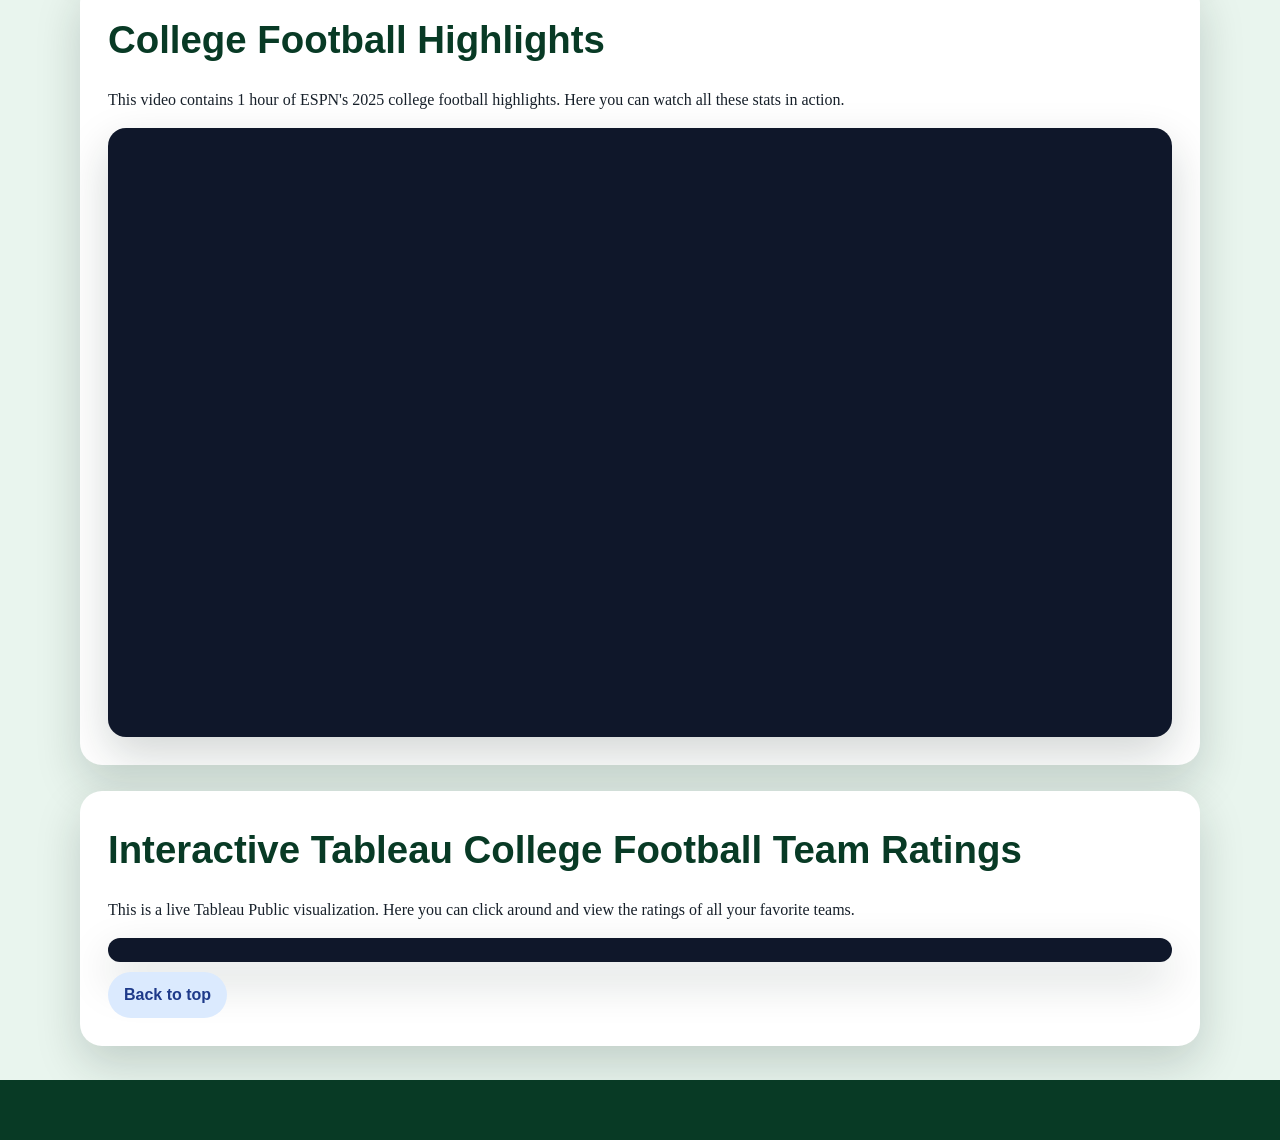
==== commit f22d40b0: "Change image format from PNG to JPEG" ====
--- a/stats.html
+++ b/stats.html
@@ -29,7 +29,7 @@
         <a class="anchor-button" href="#tableau-viz-section">Jump to the Tableau graph</a>
       </div>
       <div>
-        <img class="field-image" src="OSUcfbpic1.png" alt="Howard and Judkins celebrating">
+        <img class="field-image" src="OSUcfbpic1.jpeg" alt="Howard and Judkins celebrating">
       </div>
     </div>
 
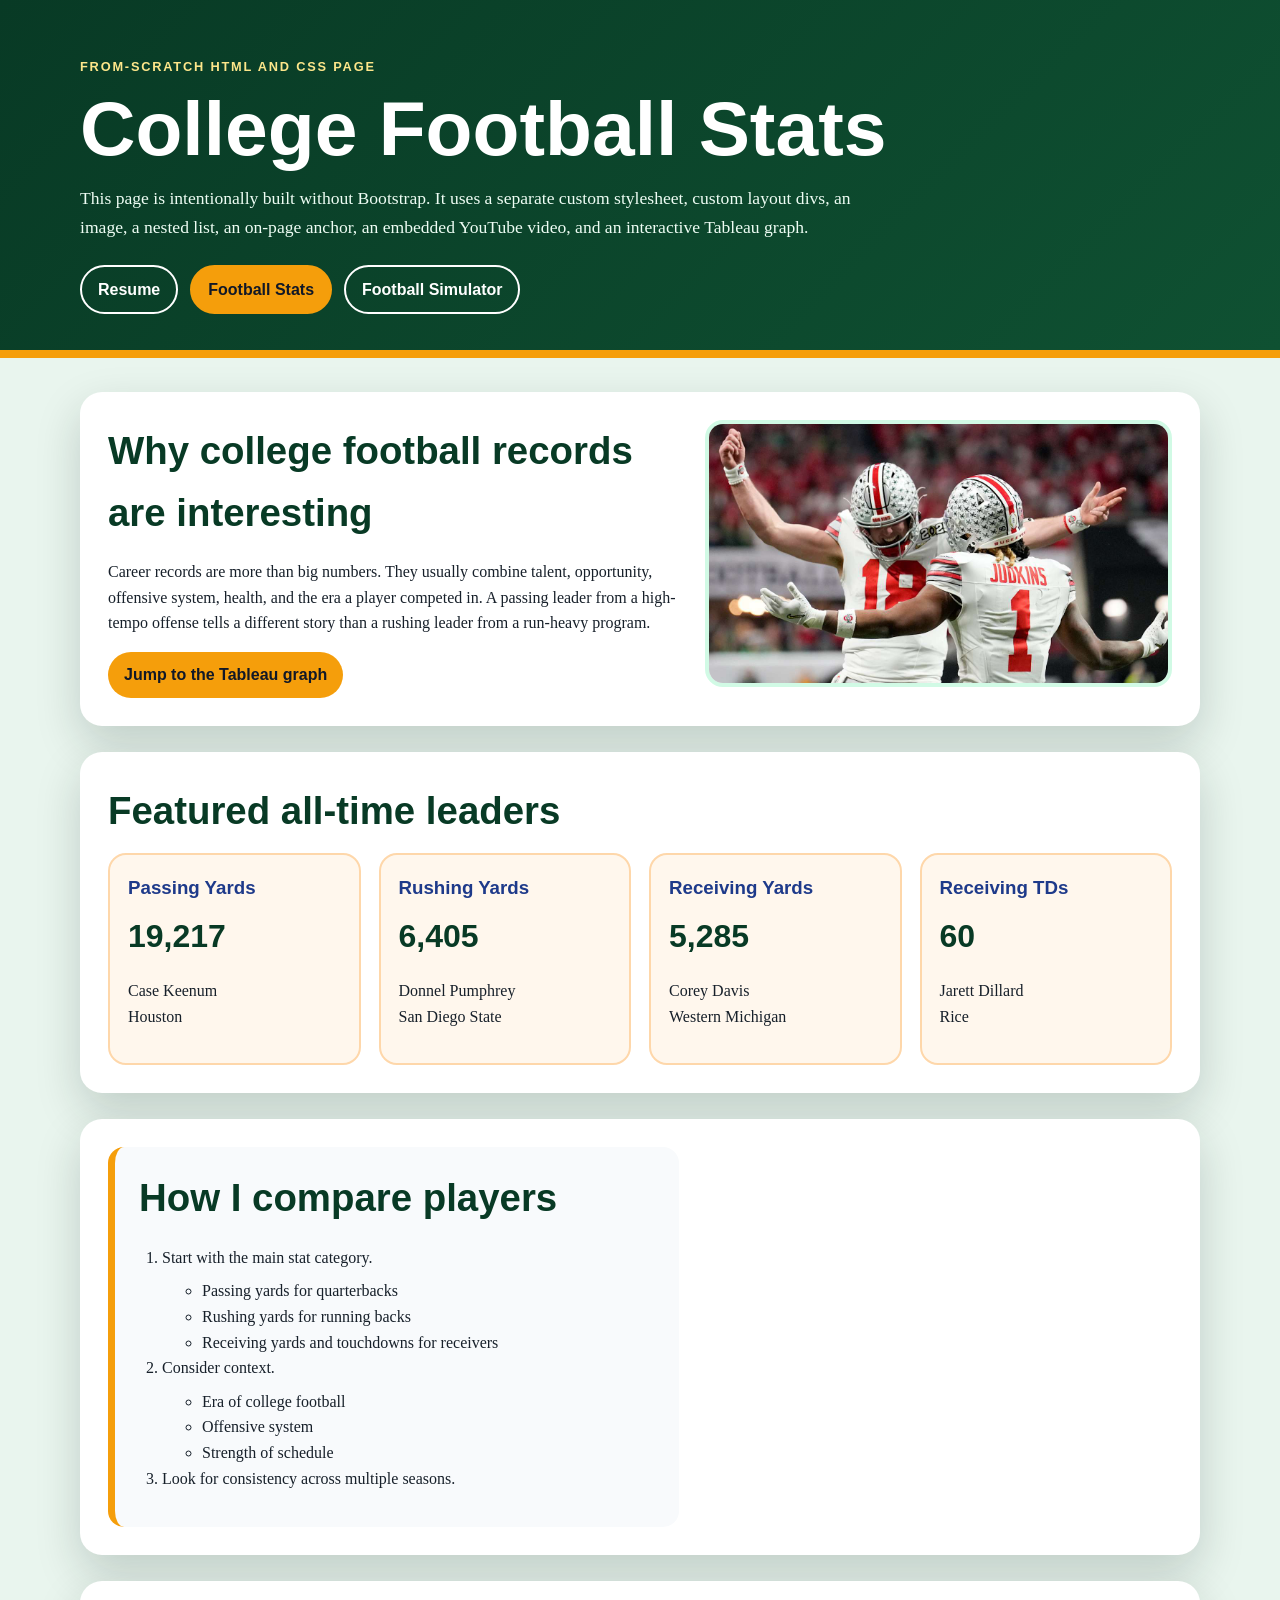
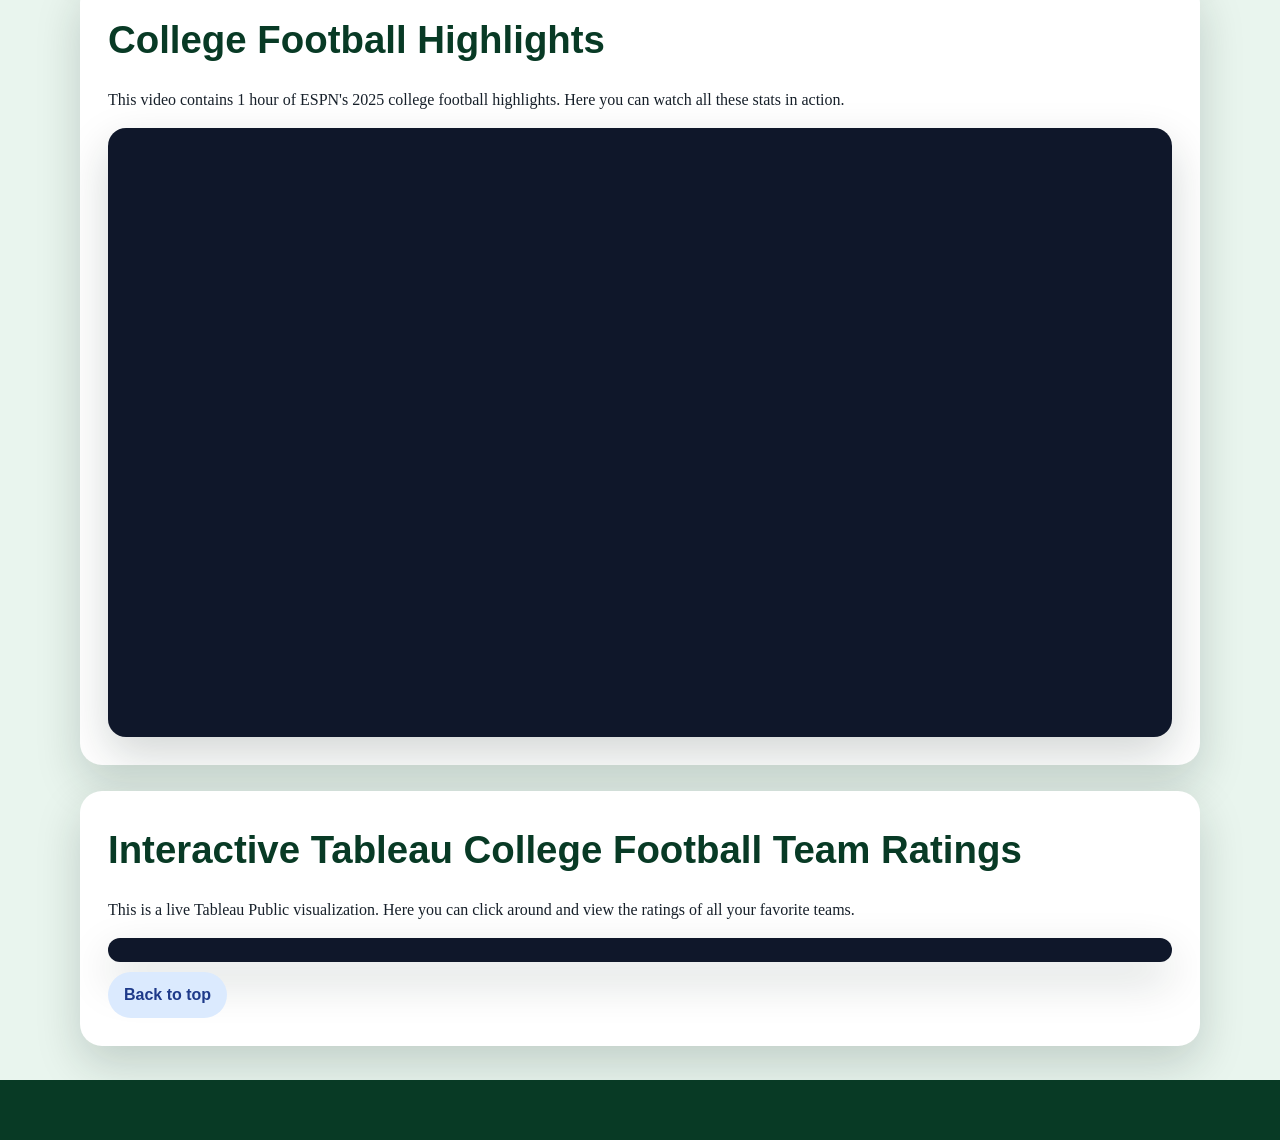
==== commit 44c5015e: "Remove on-page anchor section Removed the on-page anchor section from stats.html." ====
--- a/stats.html
+++ b/stats.html
@@ -80,11 +80,6 @@
           <li>Look for consistency across multiple seasons.</li>
         </ol>
       </div>
-      <div>
-        <h2>On-page anchor</h2>
-        <p>The button near the top of the page links directly to the Tableau section below. That is the on-page anchor requirement for this scratch page.</p>
-        <p>The title buttons also let you leave this page and go back to the professional resume page or the simulator page.</p>
-      </div>
     </div>
 
     <div class="content-block block-padding" id="video-section">
